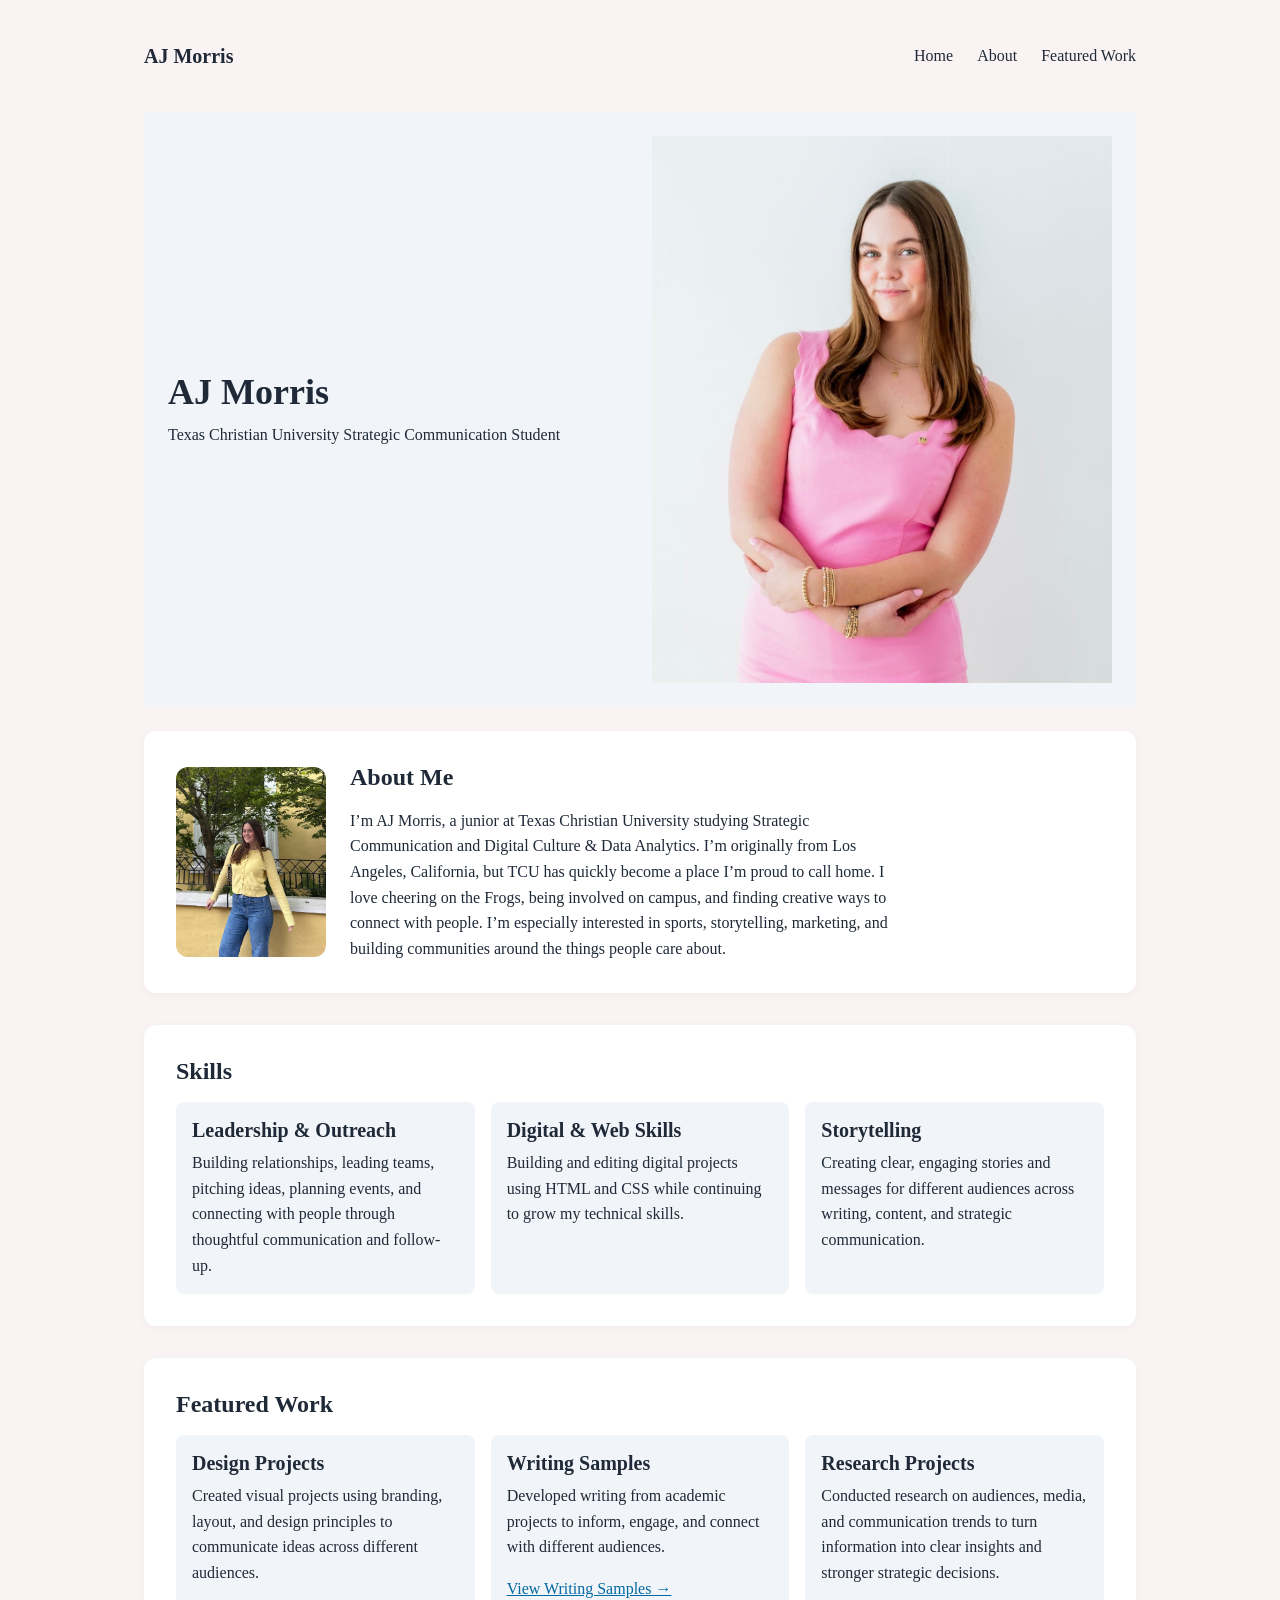
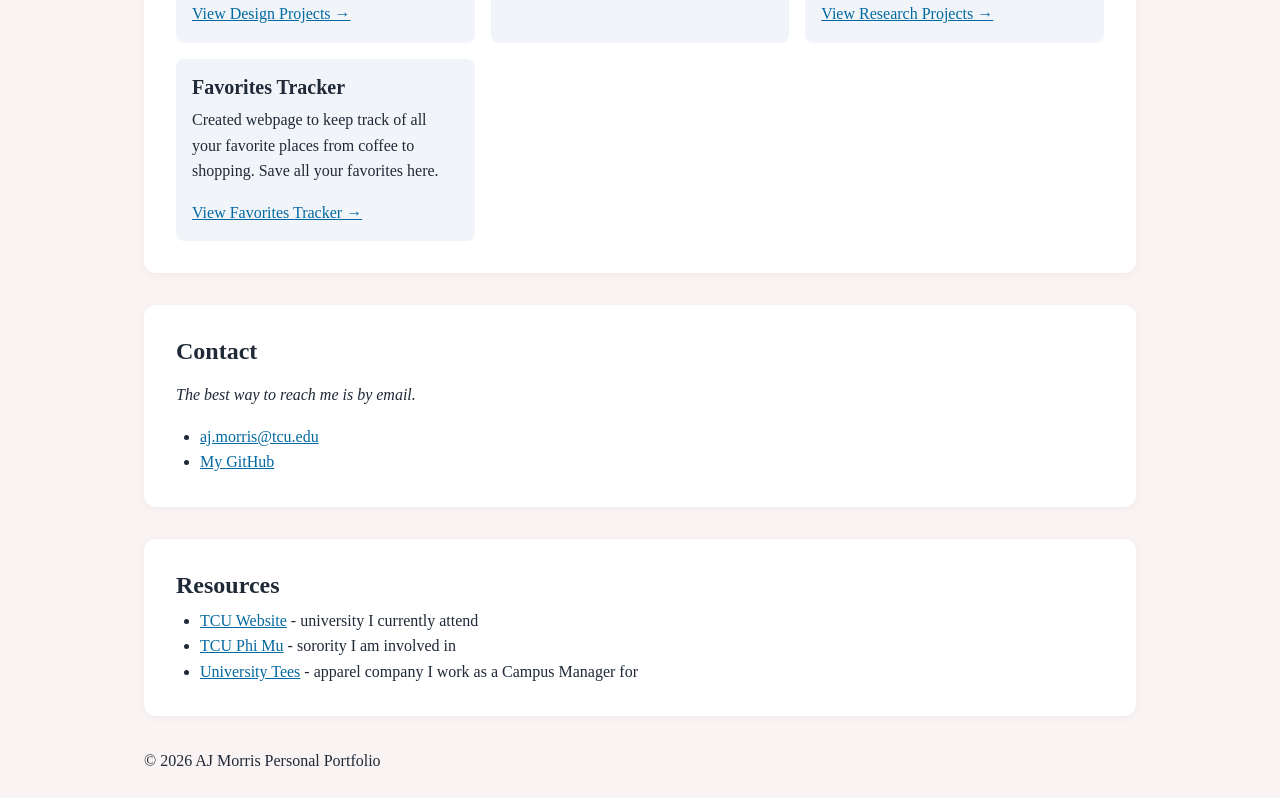
==== index.html @ a6f1e2a6 "lots of unnecessary code or repeated code that i deleted" ====
<!DOCTYPE html>
<html lang="en">
<head>
    <meta charset="UTF-8">
    <meta name="viewport" content="width=device-width, initial-scale=1.0">
    <title>AJ Morris</title>
    <link rel="stylesheet" href="css/styles.css?v=2">
</head>
<body>
<nav>
    <div class="nav-container">
        <a href="index.html" class="logo">AJ Morris</a>

        <div class="nav-links">
            <a href="index.html">Home</a>
            <a href="about.html">About</a>
            <a href="#work">Featured Work</a>
        </div>
    </div>
</nav>

<header>
  <div class="header-text">
    <h1> AJ Morris</h1>
    <p> Texas Christian University Strategic Communication Student </p>
 </div>
 <div class="header-pic">
    <img src="images/headshot.jpg" alt="Headshot of AJ Morris">
 </div>
</header>
<main> 
    <section class="about">

    <figure class="about-image">
        <img src="images/homepage-aboutme.JPG" alt="AJ Morris in London">
    </figure>

    <div class="about-text">
        <h2>About Me</h2>

        <p>
            I’m AJ Morris, a junior at Texas Christian University studying
            Strategic Communication and Digital Culture & Data Analytics.
            I’m originally from Los Angeles, California, but TCU has quickly
            become a place I’m proud to call home. I love cheering on the Frogs,
            being involved on campus, and finding creative ways to connect with
            people. I’m especially interested in sports, storytelling, marketing,
            and building communities around the things people care about.
        </p>
    </div>

</section>

    <section id="skills">
    <h2>Skills</h2>
    <ul class="skills-grid">
        <li class="skill-card">
            <h3>Leadership & Outreach</h3>
            <p>Building relationships, leading teams, pitching ideas,
                planning events, and connecting with people through
                thoughtful communication and follow-up.</p>
        </li>
        <li class="skill-card">
            <h3>Digital & Web Skills</h3>
            <p> Building and editing digital projects using HTML and CSS while continuing to grow my technical skills.</p>
        </li>
        <li class="skill-card">
            <h3>Storytelling</h3>
            <p> Creating clear, engaging stories and messages for different audiences across writing, content, and strategic communication.</p>
        </li>
    </ul>
    </section>

   <section id="work">
    <h2>Featured Work</h2>

    <div class="featured-work-grid">
        <article class="featured-work-card">
            <h3>Design Projects</h3>
            <p>
                Created visual projects using branding, layout, and design principles to communicate ideas across different audiences.
            </p>
            <a href="https://drive.google.com/drive/folders/1MweNwAHi2YvAhkvy65eRG8ZE0M5Bk336?usp=drive_link"target= "_blank" rel="noopener">View Design Projects →</a>
        </article>

        <article class="featured-work-card">
            <h3>Writing Samples</h3>
            <p>
               Developed writing from academic projects to inform, engage, and connect with different audiences.
            </p>
            <a href="https://drive.google.com/drive/folders/1S5UK3RbT37byYD8UROoSH7n2zXzTb4Hy?usp=drive_link" target= "_blank" rel="noopener">View Writing Samples →</a>
        </article>

        <article class="featured-work-card">
            <h3>Research Projects</h3>
            <p>
                Conducted research on audiences, media, and communication trends to turn information into clear insights and stronger strategic decisions.
            </p>
            <a href="https://drive.google.com/drive/folders/1KYilTjQvr1lrY0yha_Ur3lEFiauD7sOi?usp=sharing" target= "_blank" rel="noopener">View Research Projects →</a>
        </article>

        <article class="featured-work-card">
            <h3>Favorites Tracker</h3>
            <p>
                Created webpage to keep track of all your favorite places from coffee to shopping. Save all your favorites here. 
            </p>
            <a href="https://aj-morris.github.io/local-favorites-tracker/" target= "_blank" rel="noopener">View Favorites Tracker →</a>
        </article>

    </div>
</section>

<section id="contact">
    <h2>Contact</h2>
    <p> <em>The best way to reach me is by email.</em> </p>
    <ul>
        <li><a href="mailto:aj.morris@tcu.edu">aj.morris@tcu.edu</a></li>
        <li><a href="https://github.com/aj-morris" target="_blank" rel="noopener">My GitHub</a></li>
    </ul>
</section>

</main>

<aside id="resources">
    <h2>Resources</h2>
    <ul> 
        <li><a href="https://www.tcu.edu/"target= "_blank" rel="noopener">TCU Website</a> - university I currently attend</li>
        <li><a href="https://www.tcuphimu.org/"target= "_blank" rel="noopener">TCU Phi Mu</a> - sorority I am involved in</li>
        <li><a href="https://universitytees.com/"target= "_blank" rel="noopener">University Tees</a> - apparel company I work as a Campus Manager for</li>
    </ul>
</aside>

<footer> 
    <p>&copy; 2026 AJ Morris Personal Portfolio</p>
</footer>
</body>
</html>
---- css/styles.css ----
/* ==========================
   1. RESET
   ========================== */
   *,
   *::before, 
   *::after {
     box-sizing: border-box; 
     margin:0;
     padding:0;
   }

   img{
    max-width: 100%;
    height:auto;
    display:block;
   }
   
/* ==========================
   2. DESIGN TOKENS
   ========================== */

   :root {
    /* Colors */
    --color-bg: #faf3f3;
    --color-surface: #ffffff;
    --color-surface-alt: #f1f5f9;
    --color-text: #1f2937;
    --color-muted: #6b7280;
    --color-accent: #0369a1;
    --color-on-accent: #ffffff;

    /* Spacing */
    --space-sm: 0.5rem;
    --space-md: 1rem;
    --space-lg: 1.5rem;
    --space-xl: 2rem;
    --space-button-y: 0.75rem;
    --space-button-x: 1.25rem;

    /* Typography */
    --font-serif: 'Lora', Georgia, serif;

    --text-base: 1rem;
    --text-h3: 1.25rem;
    --text-h2: 1.5rem;
    --text-h1: 2.25rem;

    --leading-body: 1.6;
    --leading-heading: 1.2;

    /* Borders and shadows */
    --radius-md: 8px;
    --radius-lg: 12px;
    --shadow-card: 0 2px 8px rgba(0,0,0,0.04);

    /* Layout */
    --page-width: 64rem;
    --reading-width: 70ch;}


/* ==========================
   3. BASE ELEMENT STYLES
   ========================== */
   body {
    font-family: var(--font-serif);
    background-color: var(--color-bg);
    color: var(--color-text);
    font-size: var(--text-base);
    line-height: var(--leading-body);
    max-width: var(--page-width);
    margin: 0 auto;
    padding: var(--space-lg) var(--space-md);
}


h1, h2, h3 {
    font-family: var(--font-serif);
    line-height: var(--leading-heading);
}

h1 { font-size: var(--text-h1); }
h2 { font-size: var(--text-h2); }
h3 { font-size: var(--text-h3); }

h1, h2, h3 { margin-bottom: var(--space-sm); }
p { margin-bottom: var(--space-md); }
p:last-child { margin-bottom: 0; }

a { color: var(--color-accent); }
ul { padding-left: var(--space-lg); }

a:focus-visible {
    outline: 2px solid var(--color-accent);
    outline-offset: 2px;
}

/* ==========================
   4. LAYOUT
   Breakpoints used in this file:
     768px  — tablet and larger
   (CSS variables cannot be used inside @media conditions,
    so breakpoints are documented here instead of tokenized.)
   ========================== */ 
   header {
    display: flex;
    align-items: center;
    gap: var(--space-lg);
    padding: var(--space-lg);
    background-color: var(--color-surface-alt);
    margin-bottom: var(--space-lg);
    flex-wrap: wrap;
}
.about {
    display: flex;
    flex-wrap: wrap;
    align-items: center;
    gap: var(--space-lg);
}
.about-image {
    flex: 0 0 150px;
}

.about-image img {
    width: 150px;
    height: 190px;
    object-fit: cover;
    border-radius: var(--radius-lg);
}

.about-text {
    flex: 1;
    min-width: 16rem;
    max-width: var(--reading-width);
}
.header-text { flex: 1; min-width: 16rem; }
.header-pic {
    flex: 1;
    background-color: var(--color-surface);
    min-height: 18rem;
    border-radius: var(--radius-md);
    display: flex;
    align-items: center;
    justify-content: center;
    color: var(--color-muted);
     min-width: 16rem;
}
nav {
    padding: var(--space-md) 0;
    margin-bottom: var(--space-lg);
}

.nav-container {
    display: flex;
    justify-content: space-between;
    align-items: center;
    width: 100%;
}

.logo {
    font-family: var(--font-serif);
    font-size: var(--text-h3);
    font-weight: 700;
    color: var(--color-text);
    text-decoration: none;
}

.nav-links {
    display: flex;
    gap: var(--space-lg);
    align-items: center;
}

nav a {
    color: var(--color-text);
    text-decoration: none;
}

nav a:hover {
    color: var(--color-accent);
}

main section,
#resources {
    background-color: var(--color-surface);
    padding: var(--space-xl);
    margin-bottom: var(--space-xl);
    border-radius: var(--radius-lg);
    box-shadow: var(--shadow-card);
}

main section h2 {
    margin-bottom: var(--space-md);
}
.skills-grid {
    list-style: none;
    padding-left: 0;
    display: grid;
    grid-template-columns: 1fr;
    gap: var(--space-md);
}
.skill-card {
    padding: var(--space-md);
    background-color: var(--color-surface-alt);
    border-radius: var(--radius-md);
}

/* About Page */

.about-overview {
    display: flex;
    align-items: center;
   gap: var(--space-xl);
    flex-wrap: wrap;
}

.about-page-image {
    flex: 0 0 280px;
}

.about-page-image img {
    width: 280px;
    height: 350px;
    object-fit: cover;
    border-radius: var(--radius-lg);
}

.about-page-text {
    flex: 1;
    min-width: 250px;
}

.about-page-text h1 {
    margin-bottom: var(--space-md);
}

/* Campus Involvement */

.section-intro {
    max-width: var(--reading-width);
    margin-bottom: var(--space-lg);
}

.involvement-grid {
    display: grid;
    grid-template-columns: 1fr;
    gap: var(--space-lg);
}

.involvement-card {
    background-color: var(--color-surface-alt);
    padding: var(--space-lg);
    border-radius: var(--radius-lg);
}

.role-title {
    font-weight: 600;
    color: var(--color-accent);
}

/* Resume */

.resume-content {
    max-width: var(--reading-width);
}

.resume-button {
    display: inline-block;
    margin-top: var(--space-md);
    padding: var(--space-button-y) var(--space-button-x);

    background-color: var(--color-accent);
    color: var(--color-on-accent);

    text-decoration: none;
    border-radius: 8px;

    font-weight: 600;
}

.resume-button:hover {
    opacity: 0.85;
}

/* Featured Work */

.featured-work-grid {
    display: grid;
    grid-template-columns: 1fr;
    gap: var(--space-md);
}

.featured-work-card {
    padding: var(--space-md);
    background-color: var(--color-surface-alt);
    border-radius: var(--radius-md);

    display: flex;
    flex-direction: column;
}

@media (min-width: 768px) {

    .skills-grid {
        grid-template-columns: repeat(3, 1fr);
    }

    .involvement-grid {
        grid-template-columns: repeat(3, 1fr);
    }

    .featured-work-grid {
        grid-template-columns: repeat(3, 1fr);
    }
}
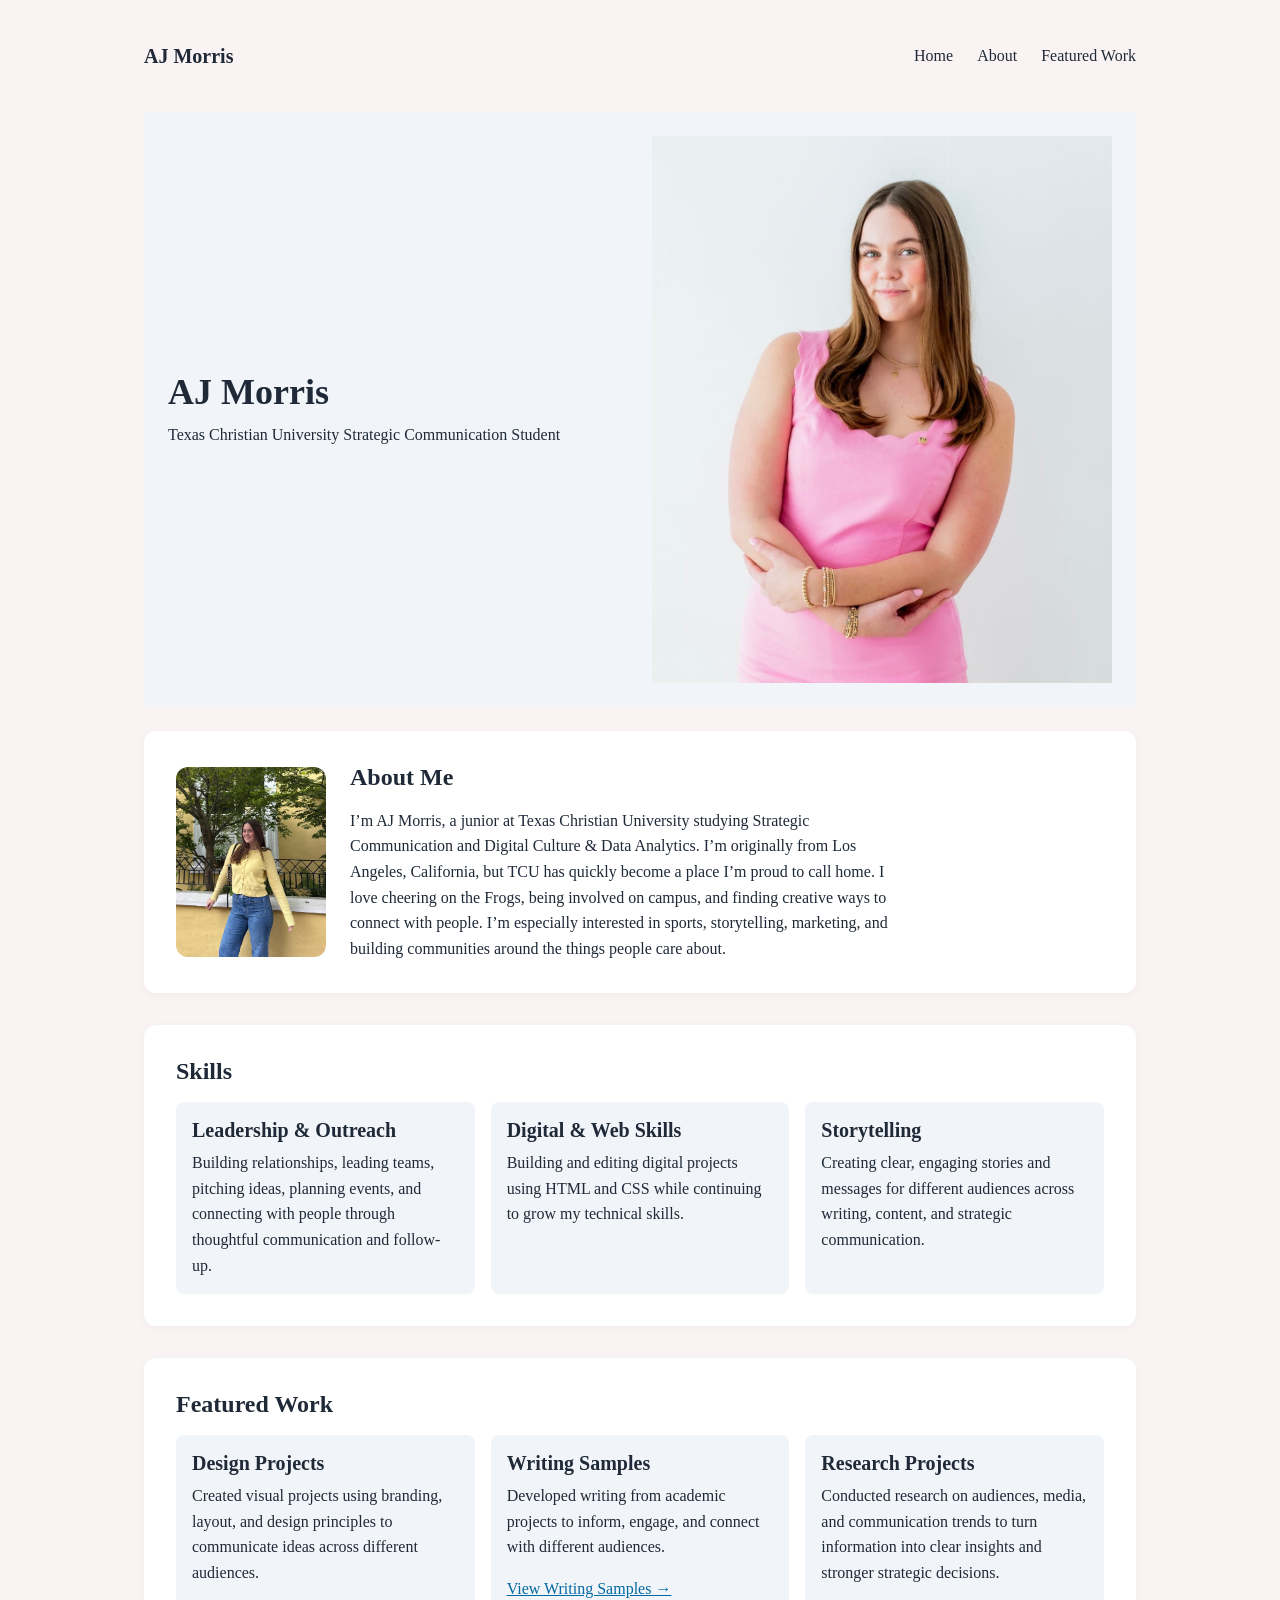
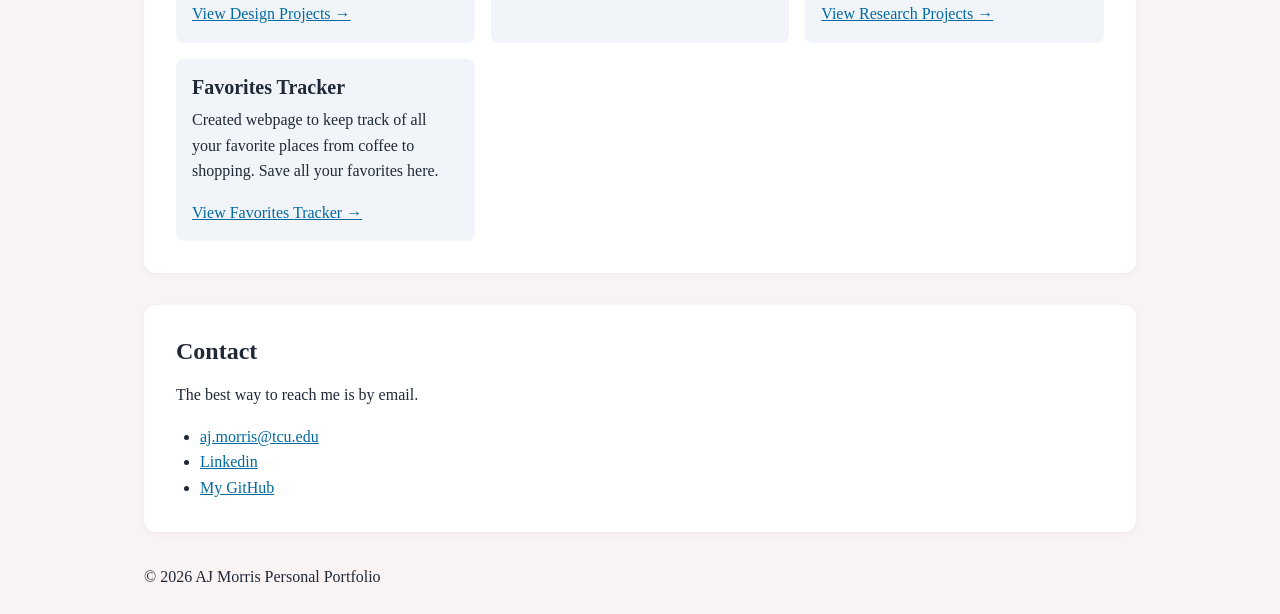
==== commit dddb4ecb: "update contact info" ====
--- a/index.html
+++ b/index.html
@@ -112,23 +112,16 @@
 
 <section id="contact">
     <h2>Contact</h2>
-    <p> <em>The best way to reach me is by email.</em> </p>
+    <p> The best way to reach me is by email. </p>
     <ul>
         <li><a href="mailto:aj.morris@tcu.edu">aj.morris@tcu.edu</a></li>
+        <li><a href="https://www.linkedin.com/in/aj-morris/" target="_blank" rel="noopener">Linkedin</a></li>
         <li><a href="https://github.com/aj-morris" target="_blank" rel="noopener">My GitHub</a></li>
     </ul>
 </section>
 
 </main>
 
-<aside id="resources">
-    <h2>Resources</h2>
-    <ul> 
-        <li><a href="https://www.tcu.edu/"target= "_blank" rel="noopener">TCU Website</a> - university I currently attend</li>
-        <li><a href="https://www.tcuphimu.org/"target= "_blank" rel="noopener">TCU Phi Mu</a> - sorority I am involved in</li>
-        <li><a href="https://universitytees.com/"target= "_blank" rel="noopener">University Tees</a> - apparel company I work as a Campus Manager for</li>
-    </ul>
-</aside>
 
 <footer> 
     <p>&copy; 2026 AJ Morris Personal Portfolio</p>
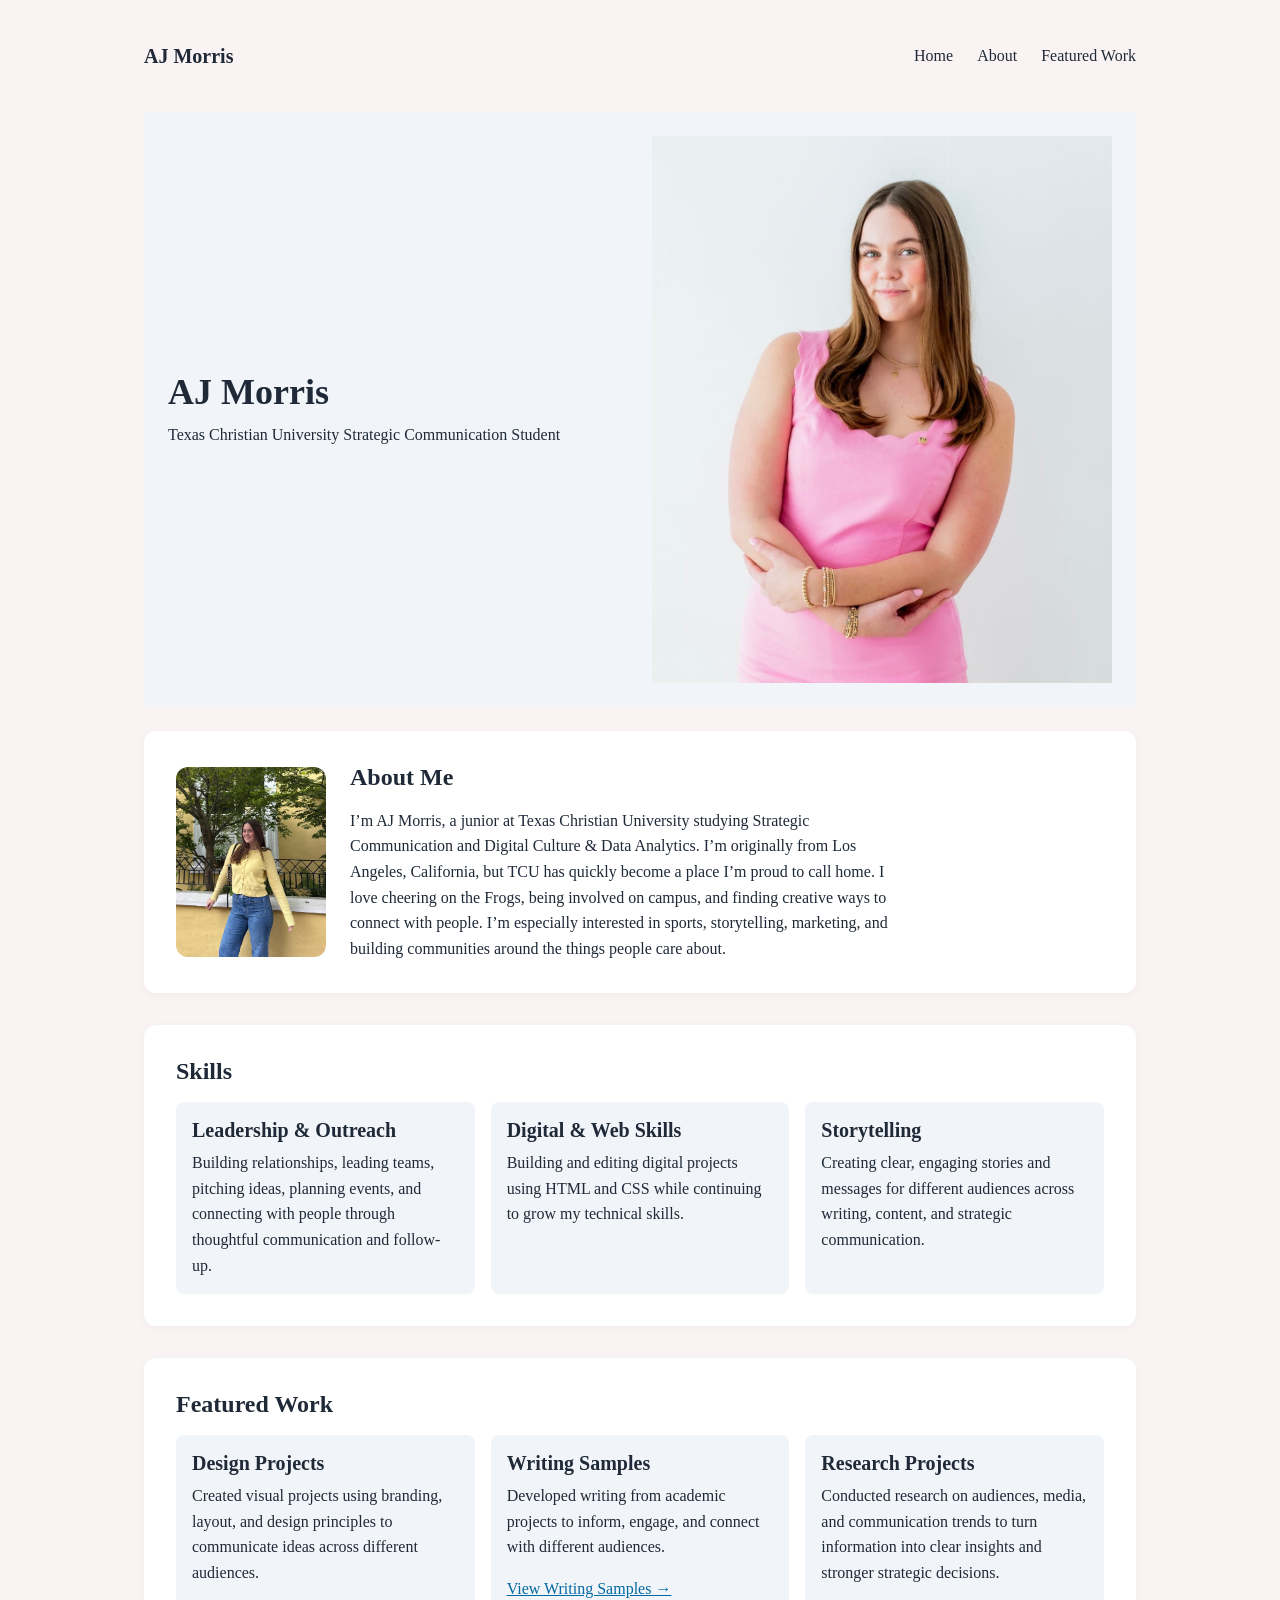
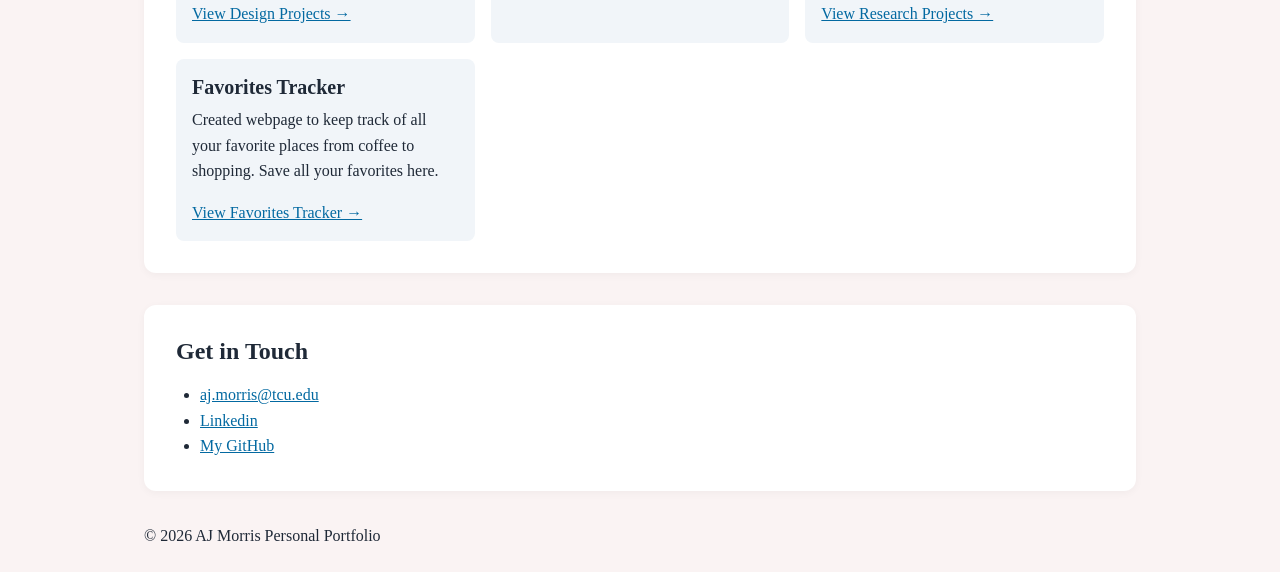
==== commit 3f42d243: "contact updated" ====
--- a/index.html
+++ b/index.html
@@ -111,8 +111,7 @@
 </section>
 
 <section id="contact">
-    <h2>Contact</h2>
-    <p> The best way to reach me is by email. </p>
+    <h2>Get in Touch </h2>
     <ul>
         <li><a href="mailto:aj.morris@tcu.edu">aj.morris@tcu.edu</a></li>
         <li><a href="https://www.linkedin.com/in/aj-morris/" target="_blank" rel="noopener">Linkedin</a></li>
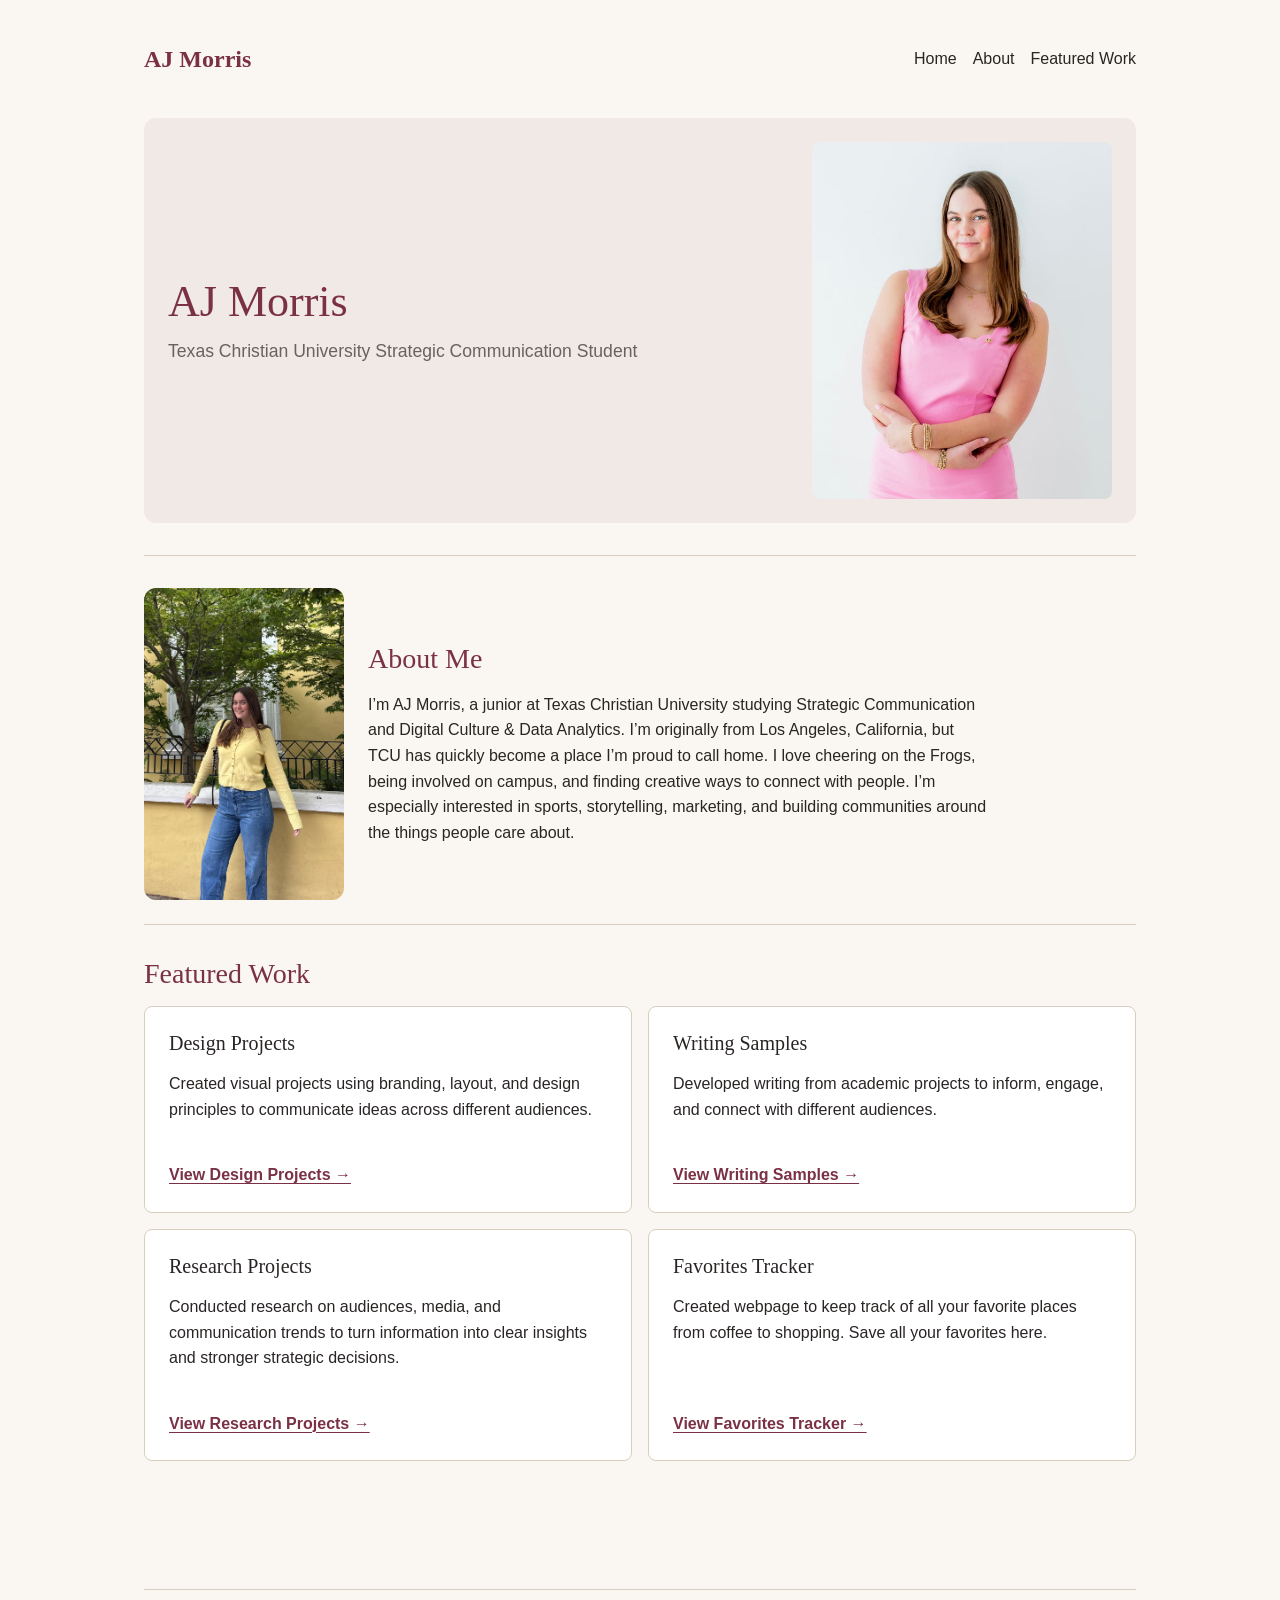
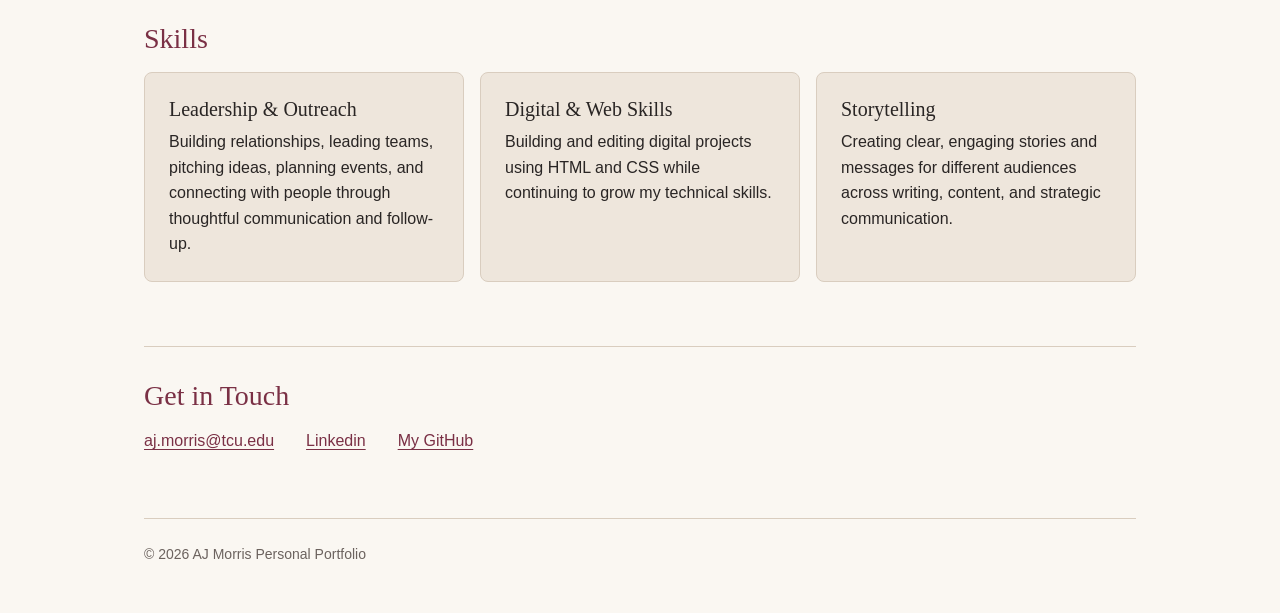
==== commit 5720ea5b: "color and photo size updates" ====
--- a/index.html
+++ b/index.html
@@ -49,27 +49,7 @@
         </p>
     </div>
 
-</section>
 
-    <section id="skills">
-    <h2>Skills</h2>
-    <ul class="skills-grid">
-        <li class="skill-card">
-            <h3>Leadership & Outreach</h3>
-            <p>Building relationships, leading teams, pitching ideas,
-                planning events, and connecting with people through
-                thoughtful communication and follow-up.</p>
-        </li>
-        <li class="skill-card">
-            <h3>Digital & Web Skills</h3>
-            <p> Building and editing digital projects using HTML and CSS while continuing to grow my technical skills.</p>
-        </li>
-        <li class="skill-card">
-            <h3>Storytelling</h3>
-            <p> Creating clear, engaging stories and messages for different audiences across writing, content, and strategic communication.</p>
-        </li>
-    </ul>
-    </section>
 
    <section id="work">
     <h2>Featured Work</h2>
@@ -110,6 +90,28 @@
     </div>
 </section>
 
+</section>
+
+    <section id="skills">
+    <h2>Skills</h2>
+    <ul class="skills-grid">
+        <li class="skill-card">
+            <h3>Leadership & Outreach</h3>
+            <p>Building relationships, leading teams, pitching ideas,
+                planning events, and connecting with people through
+                thoughtful communication and follow-up.</p>
+        </li>
+        <li class="skill-card">
+            <h3>Digital & Web Skills</h3>
+            <p> Building and editing digital projects using HTML and CSS while continuing to grow my technical skills.</p>
+        </li>
+        <li class="skill-card">
+            <h3>Storytelling</h3>
+            <p> Creating clear, engaging stories and messages for different audiences across writing, content, and strategic communication.</p>
+        </li>
+    </ul>
+    </section>
+
 <section id="contact">
     <h2>Get in Touch </h2>
     <ul>
--- a/css/styles.css
+++ b/css/styles.css
@@ -20,14 +20,17 @@
    ========================== */
 
    :root {
-    /* Colors */
-    --color-bg: #faf3f3;
+    /* Cream page, white project cards, and warm neutral supporting cards */
+    --color-bg: #faf7f2;
     --color-surface: #ffffff;
-    --color-surface-alt: #f1f5f9;
-    --color-text: #1f2937;
-    --color-muted: #6b7280;
-    --color-accent: #0369a1;
+    --color-surface-alt: #eee6dc;
+    --color-text: #292524;
+    --color-muted: #6b625e;
+    --color-accent: #7a3045;
+    --color-accent-hover: #582233;
     --color-on-accent: #ffffff;
+    --color-on-accent-muted: #f0dedf;
+    --color-border: #d9cdbf;
 
     /* Spacing */
     --space-sm: 0.5rem;
@@ -38,12 +41,13 @@
     --space-button-x: 1.25rem;
 
     /* Typography */
-    --font-serif: 'Lora', Georgia, serif;
+    --font-serif: Georgia, 'Times New Roman', serif;
+    --font-sans: -apple-system, BlinkMacSystemFont, 'Segoe UI', sans-serif;
 
     --text-base: 1rem;
     --text-h3: 1.25rem;
-    --text-h2: 1.5rem;
-    --text-h1: 2.25rem;
+    --text-h2: 1.75rem;
+    --text-h1: 2.75rem;
 
     --leading-body: 1.6;
     --leading-heading: 1.2;
@@ -62,7 +66,7 @@
    3. BASE ELEMENT STYLES
    ========================== */
    body {
-    font-family: var(--font-serif);
+    font-family: var(--font-sans);
     background-color: var(--color-bg);
     color: var(--color-text);
     font-size: var(--text-base);
@@ -77,6 +81,8 @@
     font-family: var(--font-serif);
     line-height: var(--leading-heading);
 }
+
+h1, h2 { color: var(--color-accent); }
 
 h1 { font-size: var(--text-h1); }
 h2 { font-size: var(--text-h2); }
@@ -106,7 +112,8 @@
     align-items: center;
     gap: var(--space-lg);
     padding: var(--space-lg);
-    background-color: var(--color-surface-alt);
+    background-color: #f1e9e5;
+    color: var(--color-text);
     margin-bottom: var(--space-lg);
     flex-wrap: wrap;
 }
@@ -117,13 +124,12 @@
     gap: var(--space-lg);
 }
 .about-image {
-    flex: 0 0 150px;
+    flex: 0 1 200px;
 }
 
 .about-image img {
-    width: 150px;
-    height: 190px;
-    object-fit: cover;
+    width: 100%;
+    height: auto;
     border-radius: var(--radius-lg);
 }
 
@@ -134,15 +140,14 @@
 }
 .header-text { flex: 1; min-width: 16rem; }
 .header-pic {
-    flex: 1;
+    flex: 0 1 300px;
     background-color: var(--color-surface);
-    min-height: 18rem;
     border-radius: var(--radius-md);
     display: flex;
     align-items: center;
     justify-content: center;
     color: var(--color-muted);
-     min-width: 16rem;
+    min-width: 0;
 }
 nav {
     padding: var(--space-md) 0;
@@ -160,7 +165,7 @@
     font-family: var(--font-serif);
     font-size: var(--text-h3);
     font-weight: 700;
-    color: var(--color-text);
+    color: var(--color-accent);
     text-decoration: none;
 }
 
@@ -214,13 +219,12 @@
 }
 
 .about-page-image {
-    flex: 0 0 280px;
+    flex: 0 1 320px;
 }
 
 .about-page-image img {
-    width: 280px;
-    height: 350px;
-    object-fit: cover;
+    width: 100%;
+    height: auto;
     border-radius: var(--radius-lg);
 }
 
@@ -278,7 +282,7 @@
 }
 
 .resume-button:hover {
-    opacity: 0.85;
+    background-color: var(--color-accent-hover);
 }
 
 /* Featured Work */
@@ -309,6 +313,95 @@
     }
 
     .featured-work-grid {
-        grid-template-columns: repeat(3, 1fr);
+        grid-template-columns: repeat(2, minmax(0, 1fr));
     }
 }
+
+/* Warm editorial details */
+h1, h2, h3 {
+    font-weight: 500;
+}
+
+p { max-width: var(--reading-width); }
+
+a {
+    text-underline-offset: 0.2em;
+    text-decoration-thickness: 1px;
+}
+
+a:hover { text-decoration-thickness: 2px; }
+
+.nav-container {
+    gap: var(--space-md);
+    flex-wrap: wrap;
+}
+
+.nav-links {
+    flex-wrap: wrap;
+    gap: var(--space-md);
+}
+
+.logo { font-size: 1.5rem; }
+
+header {
+    padding: var(--space-lg);
+    gap: var(--space-xl);
+    border-radius: var(--radius-lg);
+    margin-bottom: var(--space-xl);
+}
+
+.header-text { min-width: 0; flex-basis: 15rem; }
+.header-text h1 { color: var(--color-accent); }
+.header-text p { color: var(--color-muted); font-size: 1.1rem; }
+
+.header-pic {
+    overflow: hidden;
+}
+
+.header-pic img {
+    width: 100%;
+    height: auto;
+}
+
+main section,
+#resources {
+    padding: var(--space-xl) 0;
+    border-top: 1px solid var(--color-border);
+    border-radius: 0;
+    background-color: transparent;
+    box-shadow: none;
+}
+
+.about-text, .about-page-text { min-width: min(100%, 16rem); }
+
+.skill-card, .involvement-card, .featured-work-card {
+    padding: var(--space-lg);
+    border: 1px solid var(--color-border);
+}
+
+.featured-work-card {
+    background-color: var(--color-surface);
+    gap: var(--space-sm);
+}
+
+.featured-work-card a {
+    margin-top: auto;
+    padding-top: var(--space-md);
+    font-weight: 600;
+}
+
+#contact ul {
+    display: flex;
+    flex-wrap: wrap;
+    gap: var(--space-md) var(--space-xl);
+    list-style: none;
+    padding: 0;
+}
+
+footer {
+    padding: var(--space-lg) 0;
+    border-top: 1px solid var(--color-border);
+    color: var(--color-muted);
+    font-size: 0.875rem;
+}
+
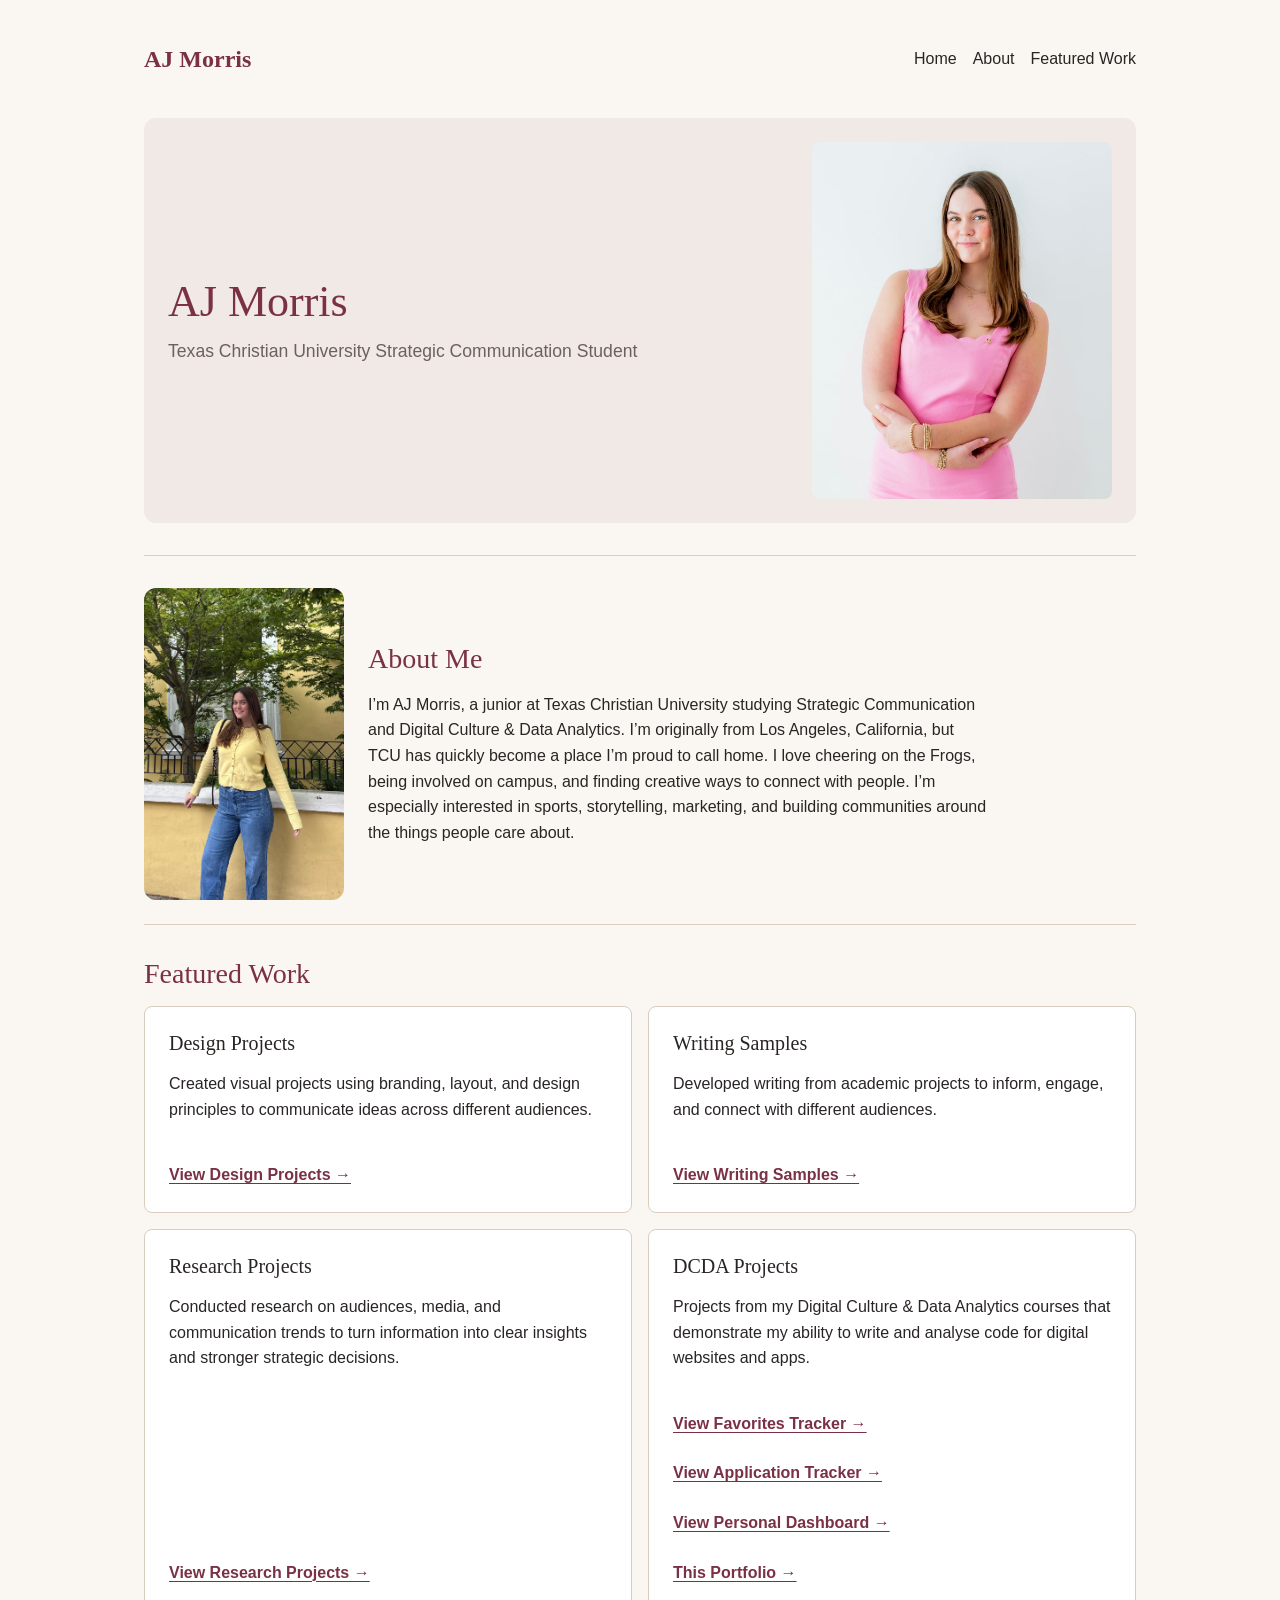
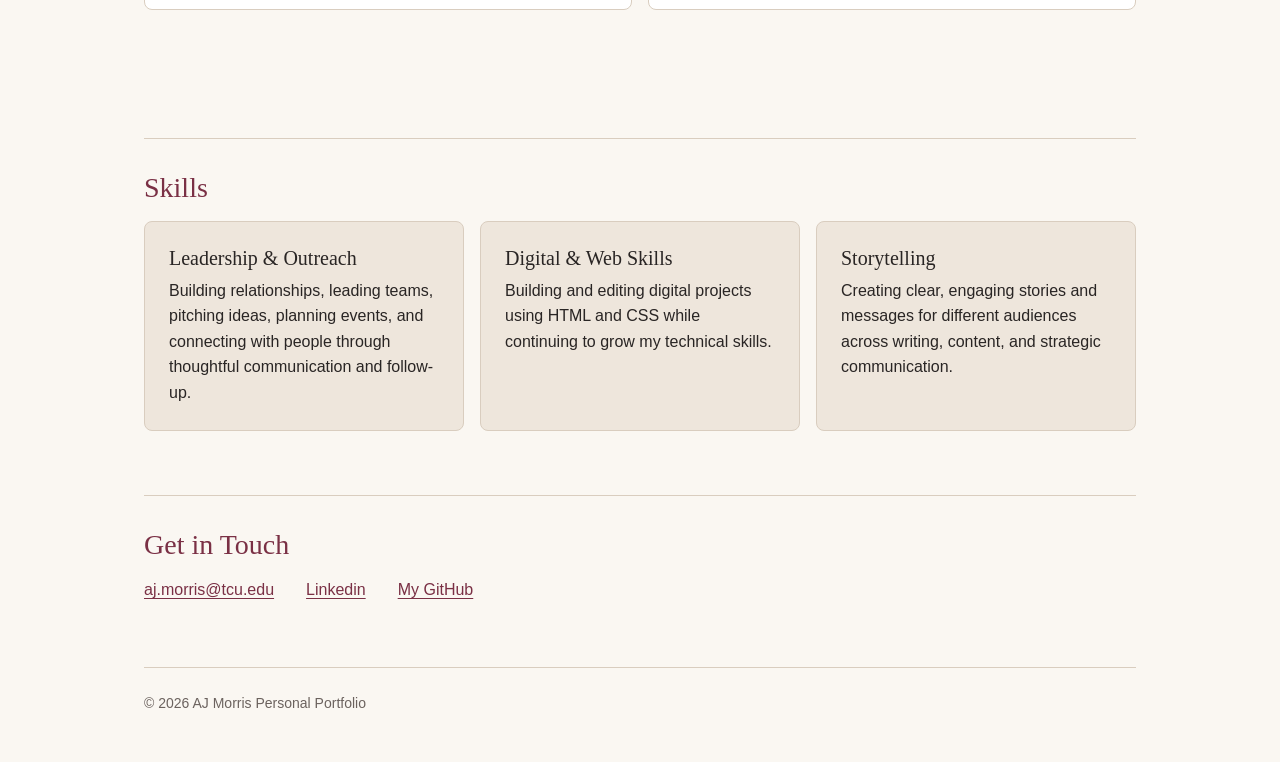
==== commit 0a420d50: "update to projects" ====
--- a/index.html
+++ b/index.html
@@ -80,11 +80,14 @@
         </article>
 
         <article class="featured-work-card">
-            <h3>Favorites Tracker</h3>
+            <h3>DCDA Projects </h3>
             <p>
-                Created webpage to keep track of all your favorite places from coffee to shopping. Save all your favorites here. 
+               Projects from my Digital Culture & Data Analytics courses that demonstrate my ability to write and analyse code for digital websites and apps.  
             </p>
             <a href="https://aj-morris.github.io/local-favorites-tracker/" target= "_blank" rel="noopener">View Favorites Tracker →</a>
+             <a href="https://aj-morris.github.io/internship-status/" target= "_blank" rel="noopener">View Application Tracker →</a>
+              <a href="https://aj-morris.github.io/dashboard/" target= "_blank" rel="noopener">View Personal Dashboard →</a>
+               <a href="https://aj-morris.github.io/portfolio-ajmorris/index.html" target= "_blank" rel="noopener">This Portfolio →</a>
         </article>
 
     </div>
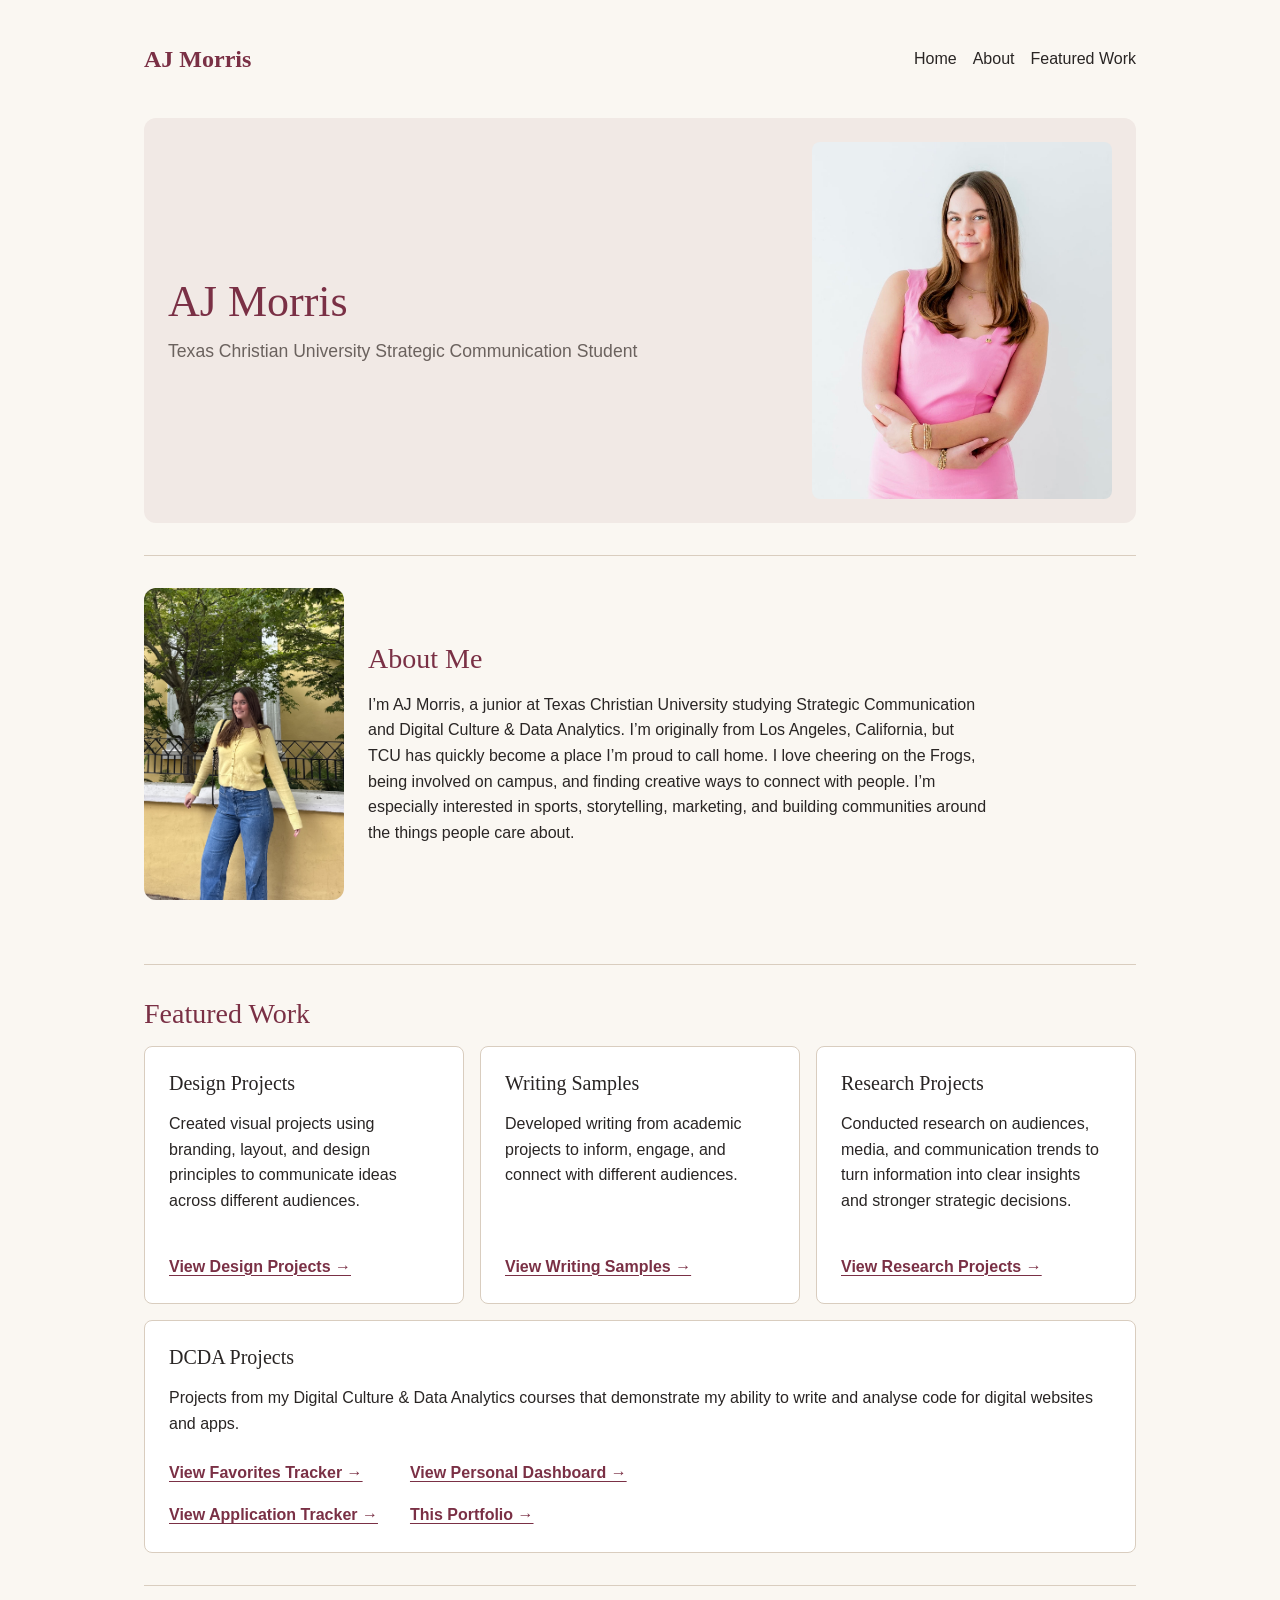
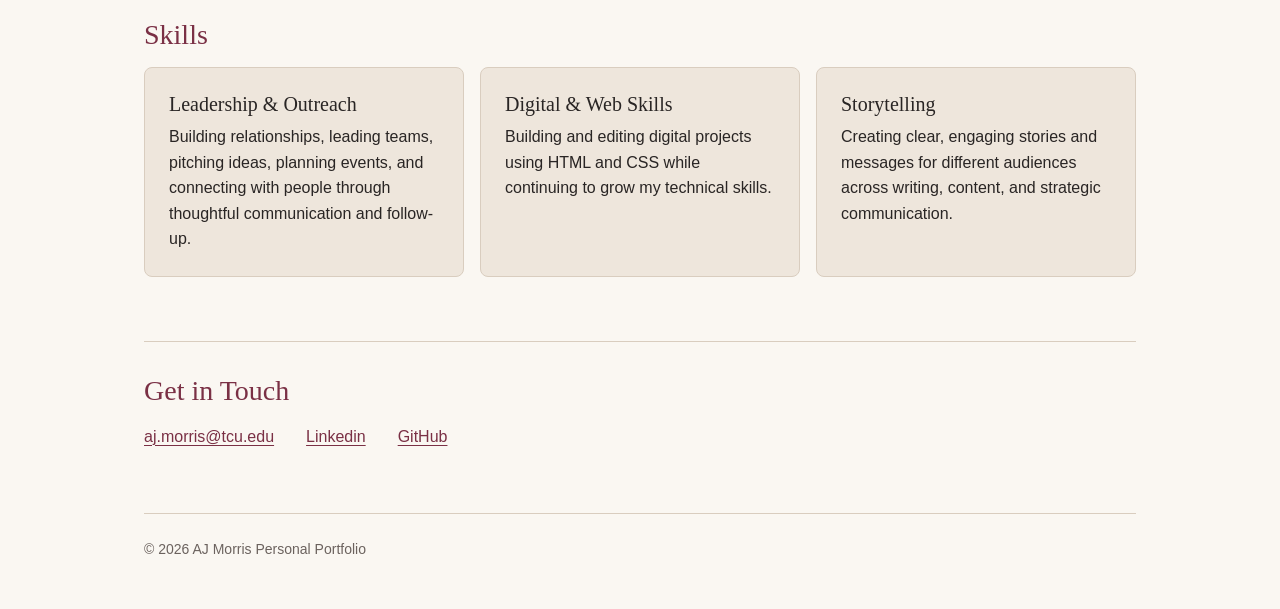
==== commit eab3d631: "updated featured work cards and campus involvement cards" ====
--- a/index.html
+++ b/index.html
@@ -48,8 +48,7 @@
             and building communities around the things people care about.
         </p>
     </div>
-
-
+</section>
 
    <section id="work">
     <h2>Featured Work</h2>
@@ -79,20 +78,20 @@
             <a href="https://drive.google.com/drive/folders/1KYilTjQvr1lrY0yha_Ur3lEFiauD7sOi?usp=sharing" target= "_blank" rel="noopener">View Research Projects →</a>
         </article>
 
-        <article class="featured-work-card">
+        <article class="featured-work-card dcda-card">
             <h3>DCDA Projects </h3>
             <p>
                Projects from my Digital Culture & Data Analytics courses that demonstrate my ability to write and analyse code for digital websites and apps.  
             </p>
+            <div class="dcda-links">
             <a href="https://aj-morris.github.io/local-favorites-tracker/" target= "_blank" rel="noopener">View Favorites Tracker →</a>
              <a href="https://aj-morris.github.io/internship-status/" target= "_blank" rel="noopener">View Application Tracker →</a>
               <a href="https://aj-morris.github.io/dashboard/" target= "_blank" rel="noopener">View Personal Dashboard →</a>
                <a href="https://aj-morris.github.io/portfolio-ajmorris/index.html" target= "_blank" rel="noopener">This Portfolio →</a>
+            </div>
         </article>
 
     </div>
-</section>
-
 </section>
 
     <section id="skills">
@@ -120,7 +119,7 @@
     <ul>
         <li><a href="mailto:aj.morris@tcu.edu">aj.morris@tcu.edu</a></li>
         <li><a href="https://www.linkedin.com/in/aj-morris/" target="_blank" rel="noopener">Linkedin</a></li>
-        <li><a href="https://github.com/aj-morris" target="_blank" rel="noopener">My GitHub</a></li>
+        <li><a href="https://github.com/aj-morris" target="_blank" rel="noopener">GitHub</a></li>
     </ul>
 </section>
 
--- a/css/styles.css
+++ b/css/styles.css
@@ -309,11 +309,15 @@
     }
 
     .involvement-grid {
-        grid-template-columns: repeat(3, 1fr);
+        grid-template-columns: repeat(2, 1fr);
     }
 
     .featured-work-grid {
-        grid-template-columns: repeat(2, minmax(0, 1fr));
+        grid-template-columns: repeat(3, minmax(0, 1fr));
+    }
+
+    .featured-work-card:last-child {
+        grid-column: 1 / -1;
     }
 }
 
@@ -374,6 +378,10 @@
 
 .about-text, .about-page-text { min-width: min(100%, 16rem); }
 
+#work {
+    margin-bottom: 0;
+}
+
 .skill-card, .involvement-card, .featured-work-card {
     padding: var(--space-lg);
     border: 1px solid var(--color-border);
@@ -388,6 +396,25 @@
     margin-top: auto;
     padding-top: var(--space-md);
     font-weight: 600;
+}
+
+.dcda-card p {
+    max-width: none;
+}
+
+.dcda-links {
+    display: grid;
+    grid-template-columns: repeat(2, auto);
+    grid-template-rows: repeat(2, auto);
+    grid-auto-flow: column;
+    justify-content: start;
+    gap: var(--space-md) var(--space-xl);
+}
+
+.dcda-links a {
+    margin-top: 0;
+    padding-top: 0;
+    overflow-wrap: break-word;
 }
 
 #contact ul {
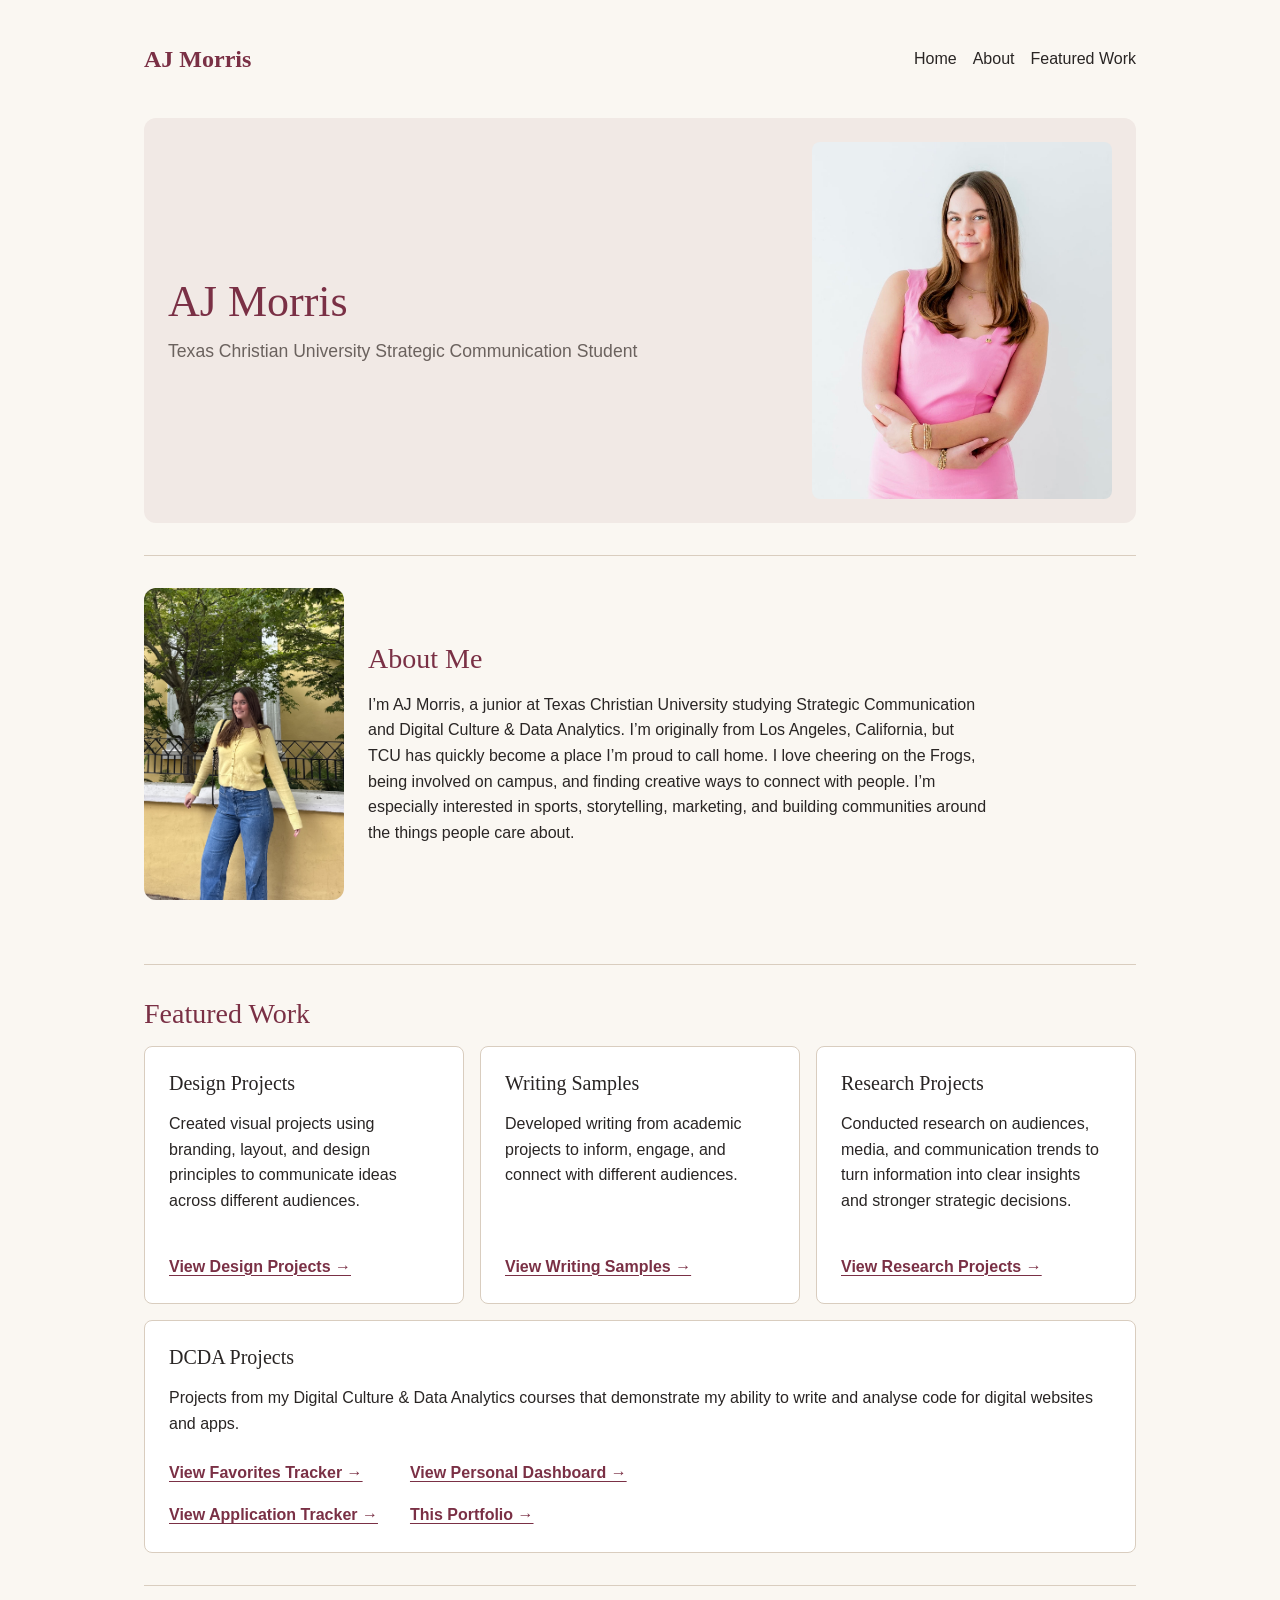
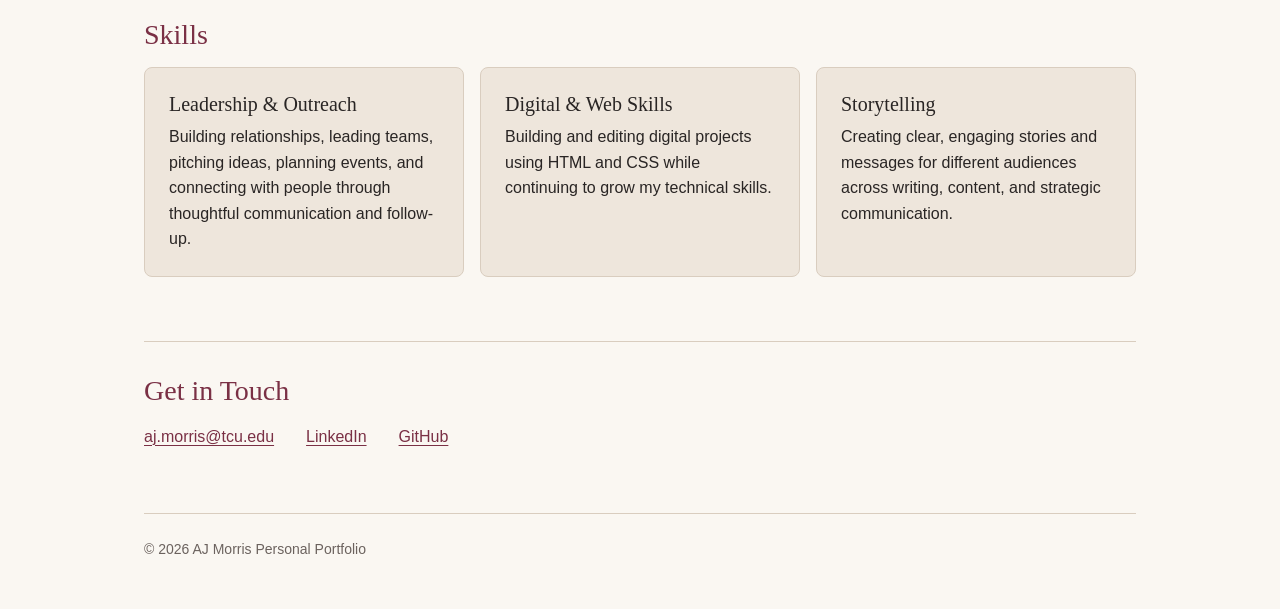
==== commit 43a5d98d: "typo" ====
--- a/index.html
+++ b/index.html
@@ -118,7 +118,7 @@
     <h2>Get in Touch </h2>
     <ul>
         <li><a href="mailto:aj.morris@tcu.edu">aj.morris@tcu.edu</a></li>
-        <li><a href="https://www.linkedin.com/in/aj-morris/" target="_blank" rel="noopener">Linkedin</a></li>
+        <li><a href="https://www.linkedin.com/in/aj-morris/" target="_blank" rel="noopener">LinkedIn</a></li>
         <li><a href="https://github.com/aj-morris" target="_blank" rel="noopener">GitHub</a></li>
     </ul>
 </section>
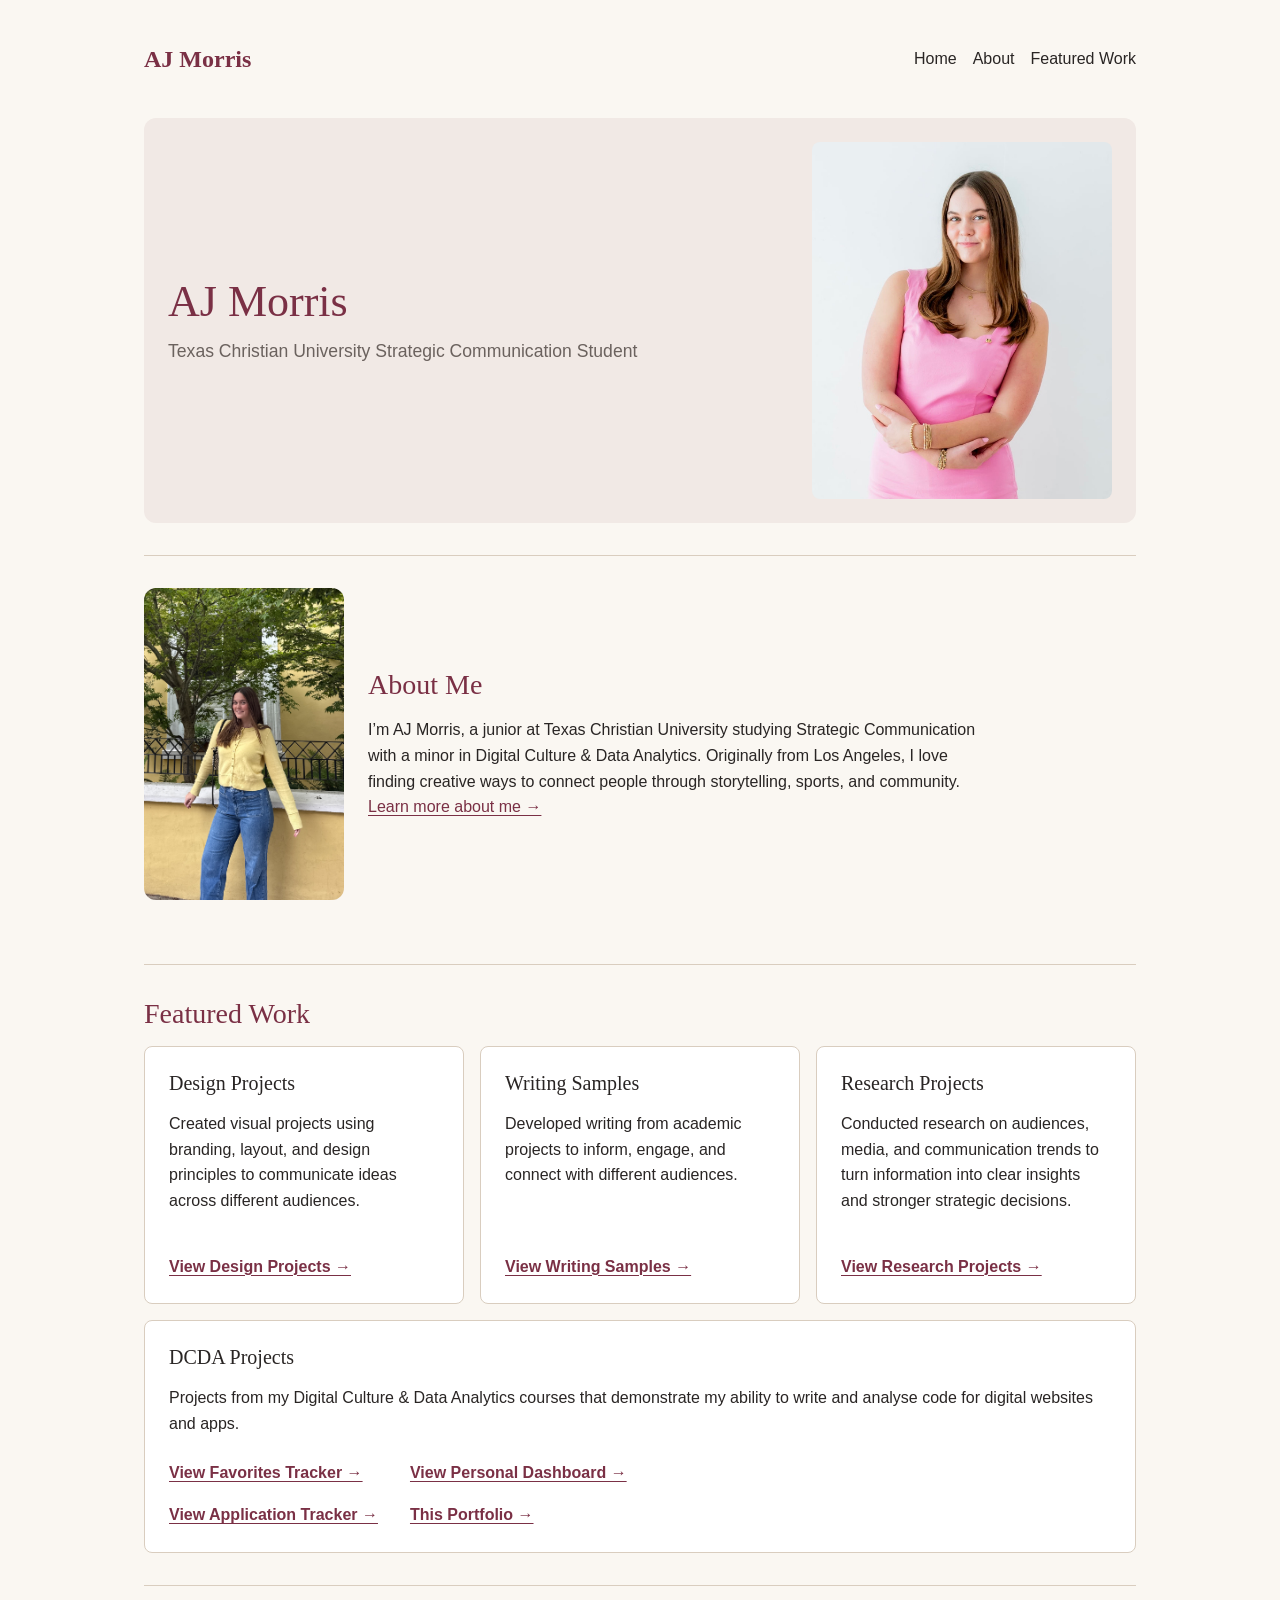
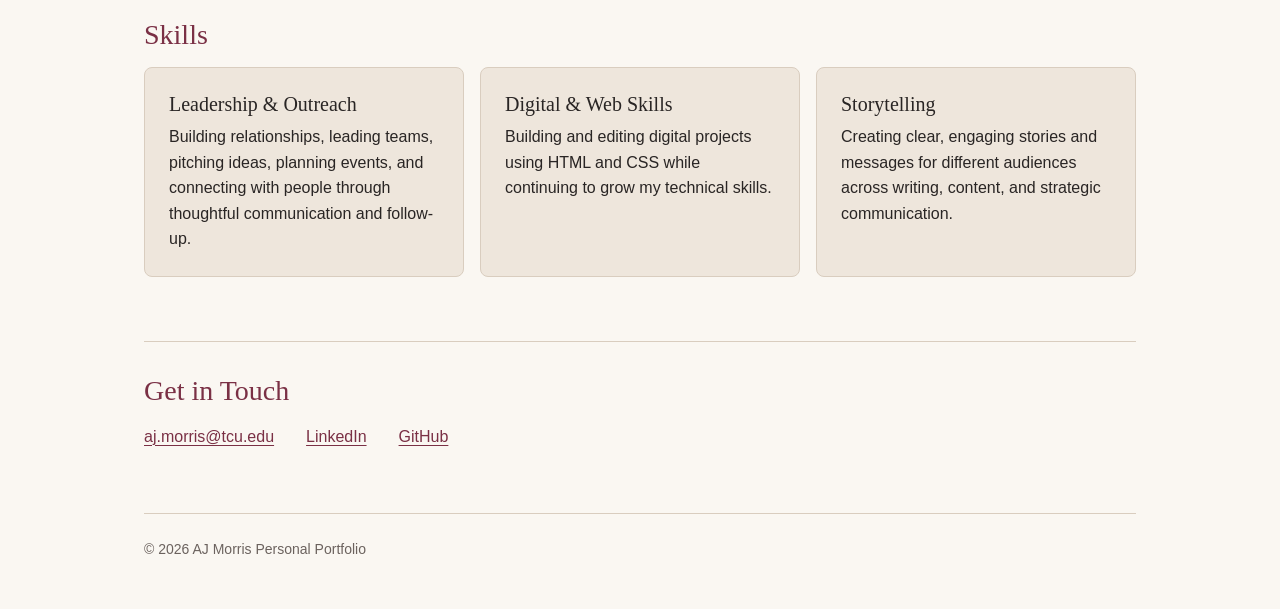
==== commit ecd7582f: "description updates" ====
--- a/index.html
+++ b/index.html
@@ -39,13 +39,8 @@
         <h2>About Me</h2>
 
         <p>
-            I’m AJ Morris, a junior at Texas Christian University studying
-            Strategic Communication and Digital Culture & Data Analytics.
-            I’m originally from Los Angeles, California, but TCU has quickly
-            become a place I’m proud to call home. I love cheering on the Frogs,
-            being involved on campus, and finding creative ways to connect with
-            people. I’m especially interested in sports, storytelling, marketing,
-            and building communities around the things people care about.
+           I’m AJ Morris, a junior at Texas Christian University studying Strategic Communication with a minor in Digital Culture & Data Analytics. Originally from Los Angeles, I love finding creative ways to connect people through storytelling, sports, and community.
+           <a href="about.html">Learn more about me →</a>
         </p>
     </div>
 </section>
